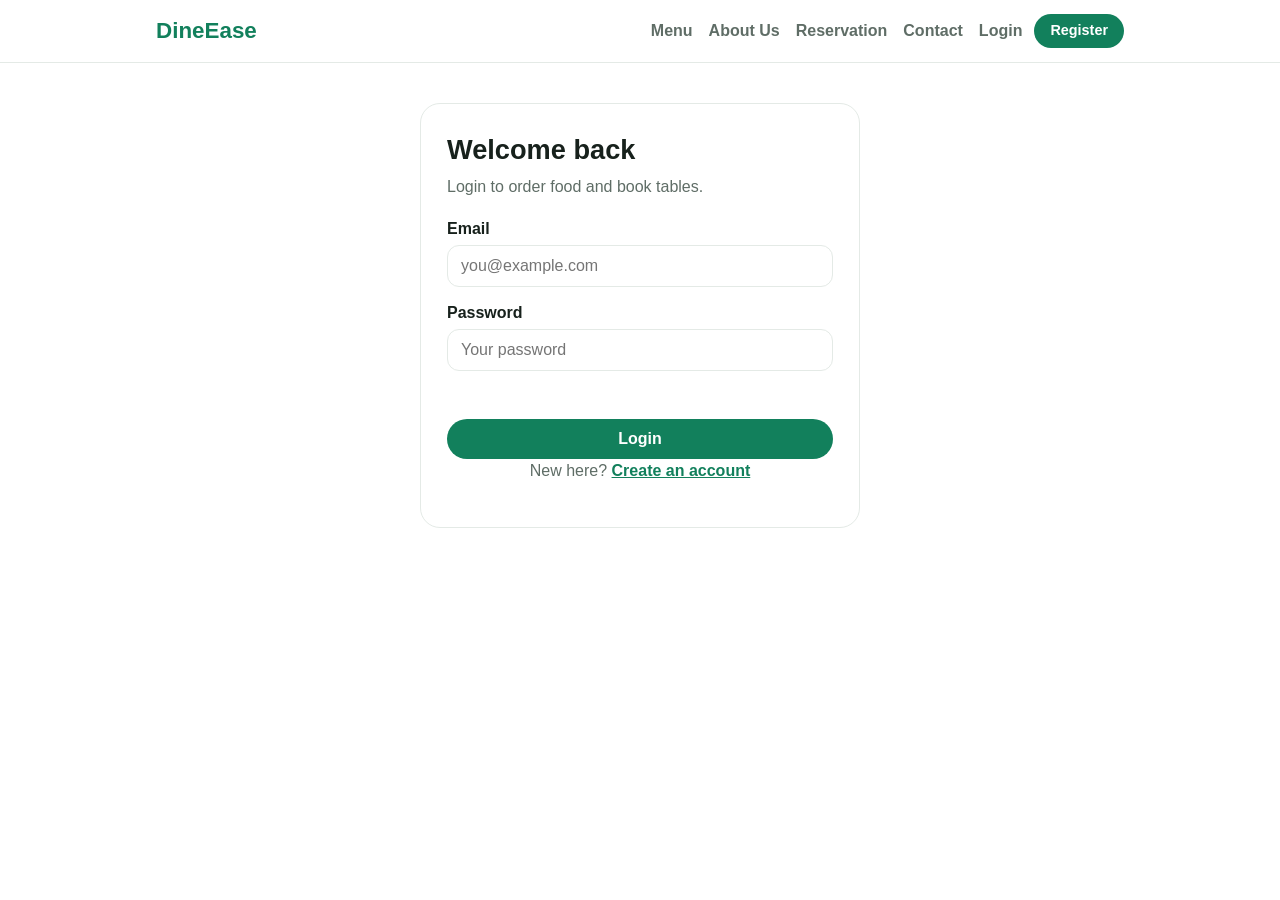
==== frontend/login.html @ b214371d "Add register and login pages" ====
<!DOCTYPE html>
<html lang="en">
<head>
  <meta charset="UTF-8">
  <meta name="viewport" content="width=device-width, initial-scale=1">
  <title>Login - DineEase</title>
  <link rel="stylesheet" href="css/style.css">
</head>
<body>
  <header>
    <div class="container bar">
      <a class="logo" href="menu.html">DineEase</a>
      <button id="burger" aria-label="Menu">&#9776;</button>
      <nav id="nav">
        <a href="menu.html">Menu</a>
        <a href="about.html">About Us</a>
        <a href="reservation.html">Reservation</a>
        <a href="contact.html">Contact</a>
        <span id="auth-links">
          <a href="login.html">Login</a>
          <a class="btn small" href="register.html">Register</a>
        </span>
      </nav>
    </div>
  </header>

  <main class="container">
    <div class="form-box">
      <h1>Welcome back</h1>
      <p>Login to order food and book tables.</p>

      <form id="login-form" novalidate>
        <label>Email
          <input type="email" id="email" placeholder="you@example.com">
        </label>
        <label>Password
          <input type="password" id="password" placeholder="Your password">
        </label>

        <div id="message" class="msg"></div>
        <button type="submit" class="btn">Login</button>
      </form>

      <p class="form-note">New here? <a href="register.html">Create an account</a></p>
    </div>
  </main>

  <script>
    // Live server address. When testing on this computer, use the local server.
    let API_URL = "https://dineease-api.onrender.com";

    if (location.protocol === "file:" || location.hostname === "localhost") {
      API_URL = "http://localhost:5000";
    }

    const authLinks = document.getElementById("auth-links");
    const message = document.getElementById("message");

    // Menu button on small screens
    document.getElementById("burger").onclick = function () {
      document.getElementById("nav").classList.toggle("show");
    };

    // If the user is logged in, show the name and a logout button
    function showAuthLinks() {
      const savedUser = localStorage.getItem("user");

      if (!savedUser) {
        return;
      }

      const user = JSON.parse(savedUser);
      const hello = document.createElement("span");
      const logout = document.createElement("button");

      hello.textContent = "Hi, " + user.name;
      logout.textContent = "Logout";
      logout.className = "btn small";

      logout.onclick = function () {
        localStorage.removeItem("token");
        localStorage.removeItem("user");
        window.location.href = "login.html";
      };

      authLinks.innerHTML = "";
      authLinks.appendChild(hello);
      authLinks.appendChild(logout);
    }

    function showMessage(text, isError) {
      message.textContent = text;
      message.className = isError ? "msg error" : "msg success";
    }

    document.getElementById("login-form").addEventListener("submit", async function (event) {
      event.preventDefault();

      const email = document.getElementById("email").value.trim();
      const password = document.getElementById("password").value;

      if (email === "" || password === "") {
        showMessage("Please enter your email and password", true);
        return;
      }

      showMessage("Please wait...", false);

      try {
        const response = await fetch(API_URL + "/api/auth/login", {
          method: "POST",
          headers: { "Content-Type": "application/json" },
          body: JSON.stringify({ email: email, password: password }),
        });
        const data = await response.json();

        if (!response.ok) {
          showMessage(data.message, true);
          return;
        }

        // Keep the token so the other pages know who is logged in
        localStorage.setItem("token", data.token);
        localStorage.setItem("user", JSON.stringify(data.user));

        window.location.href = "menu.html";
      } catch (error) {
        showMessage("Could not reach the server. Please try again.", true);
      }
    });

    showAuthLinks();
  </script>
</body>
</html>
---- frontend/css/style.css ----
/* DineEase - shared styles (white background, green buttons) */
* {
  box-sizing: border-box;
}

body {
  margin: 0;
  font-family: Calibri, Arial, sans-serif;
  background: #ffffff;
  color: #17211c;
  line-height: 1.5;
}

.container {
  max-width: 1000px;
  margin: 0 auto;
  padding: 0 16px;
}

/* Header and navigation */
header {
  position: sticky;
  top: 0;
  background: #ffffff;
  border-bottom: 1px solid #e4eae6;
  z-index: 10;
}

.bar {
  display: flex;
  align-items: center;
  justify-content: space-between;
  height: 62px;
}

.logo {
  font-size: 1.4rem;
  font-weight: 800;
  color: #12805c;
  text-decoration: none;
}

nav {
  display: flex;
  align-items: center;
  gap: 16px;
}

nav a {
  color: #5f6d66;
  text-decoration: none;
  font-weight: 600;
}

nav a:hover {
  color: #12805c;
}

#burger {
  display: none;
  background: none;
  border: 0;
  font-size: 1.5rem;
  cursor: pointer;
}

#auth-links {
  display: flex;
  align-items: center;
  gap: 12px;
}

/* Buttons */
.btn {
  display: inline-block;
  background: #12805c;
  color: #ffffff;
  border: 0;
  border-radius: 99px;
  padding: 11px 24px;
  font-size: 1rem;
  font-weight: 700;
  font-family: inherit;
  text-decoration: none;
  cursor: pointer;
}

.btn:hover {
  background: #0d6648;
}

.btn.small {
  padding: 6px 16px;
  font-size: 0.9rem;
}

/* Forms */
.form-box {
  max-width: 440px;
  margin: 40px auto;
  background: #ffffff;
  border: 1px solid #e4eae6;
  border-radius: 20px;
  padding: 26px;
}

.form-box h1 {
  margin: 0 0 4px;
  font-size: 1.7rem;
}

.form-box p {
  margin: 0 0 18px;
  color: #5f6d66;
}

label {
  display: block;
  margin-bottom: 14px;
  font-weight: 600;
}

input {
  display: block;
  width: 100%;
  margin-top: 4px;
  padding: 11px 13px;
  border: 1px solid #e4eae6;
  border-radius: 12px;
  font-size: 1rem;
  font-family: inherit;
}

input:focus {
  outline: 2px solid #12805c;
}

.msg {
  min-height: 1.4em;
  margin: 4px 0 12px;
  font-weight: 600;
}

.msg.error {
  color: #c92a2a;
}

.msg.success {
  color: #2b8a3e;
}

.form-box .btn {
  width: 100%;
}

.form-note {
  margin: 16px 0 0;
  text-align: center;
}

.form-note a {
  color: #12805c;
  font-weight: 700;
}

/* Small screens */
@media (max-width: 700px) {
  #burger {
    display: block;
  }

  nav {
    display: none;
    position: absolute;
    top: 62px;
    left: 0;
    right: 0;
    flex-direction: column;
    align-items: stretch;
    gap: 12px;
    padding: 14px 16px;
    background: #ffffff;
    border-bottom: 1px solid #e4eae6;
  }

  nav.show {
    display: flex;
  }
}
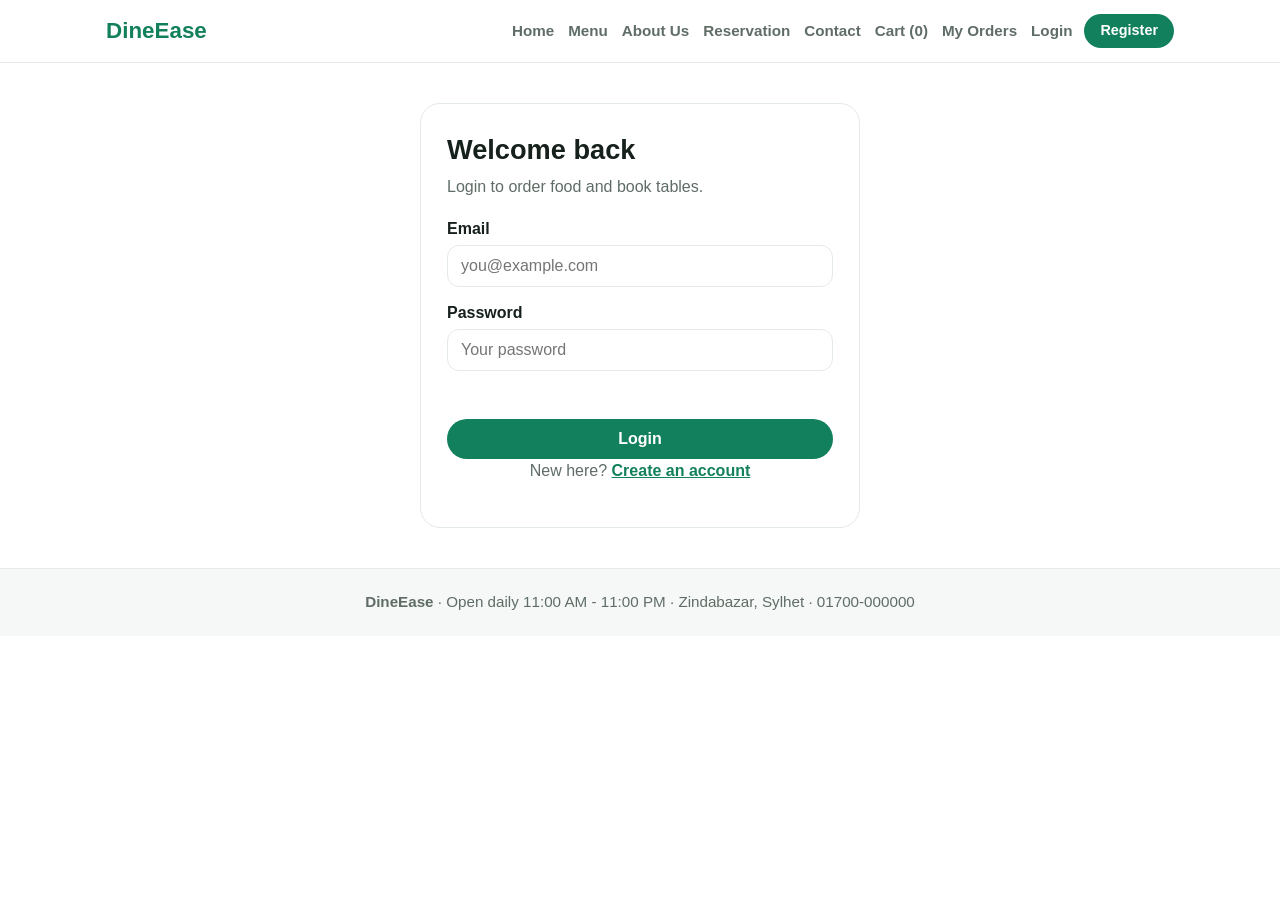
==== commit 5ba8ed5f: "Add reservation, contact, home and about pages" ====
--- a/frontend/login.html
+++ b/frontend/login.html
@@ -9,13 +9,16 @@
 <body>
   <header>
     <div class="container bar">
-      <a class="logo" href="menu.html">DineEase</a>
+      <a class="logo" href="index.html">DineEase</a>
       <button id="burger" aria-label="Menu">&#9776;</button>
       <nav id="nav">
+        <a href="index.html">Home</a>
         <a href="menu.html">Menu</a>
         <a href="about.html">About Us</a>
         <a href="reservation.html">Reservation</a>
         <a href="contact.html">Contact</a>
+        <a href="cart.html">Cart (<span id="cart-count">0</span>)</a>
+        <a href="orders.html">My Orders</a>
         <span id="auth-links">
           <a href="login.html">Login</a>
           <a class="btn small" href="register.html">Register</a>
@@ -45,6 +48,12 @@
     </div>
   </main>
 
+  <footer>
+    <div class="container">
+      <strong>DineEase</strong> &middot; Open daily 11:00 AM - 11:00 PM &middot; Zindabazar, Sylhet &middot; 01700-000000
+    </div>
+  </footer>
+
   <script>
     // Live server address. When testing on this computer, use the local server.
     let API_URL = "https://dineease-api.onrender.com";
@@ -54,7 +63,6 @@
     }
 
     const authLinks = document.getElementById("auth-links");
-    const message = document.getElementById("message");
 
     // Menu button on small screens
     document.getElementById("burger").onclick = function () {
@@ -87,6 +95,36 @@
       authLinks.appendChild(hello);
       authLinks.appendChild(logout);
     }
+
+    // The cart is kept in the browser as a list of items
+    function getCart() {
+      const saved = localStorage.getItem("cart");
+
+      if (!saved) {
+        return [];
+      }
+
+      return JSON.parse(saved);
+    }
+
+    function saveCart(cart) {
+      localStorage.setItem("cart", JSON.stringify(cart));
+      updateCartCount();
+    }
+
+    // Show the total number of items next to the Cart link
+    function updateCartCount() {
+      const cart = getCart();
+      let count = 0;
+
+      for (let i = 0; i < cart.length; i++) {
+        count = count + cart[i].quantity;
+      }
+
+      document.getElementById("cart-count").textContent = count;
+    }
+
+    const message = document.getElementById("message");
 
     function showMessage(text, isError) {
       message.textContent = text;
@@ -123,13 +161,14 @@
         localStorage.setItem("token", data.token);
         localStorage.setItem("user", JSON.stringify(data.user));
 
-        window.location.href = "menu.html";
+        window.location.href = "index.html";
       } catch (error) {
         showMessage("Could not reach the server. Please try again.", true);
       }
     });
 
     showAuthLinks();
+    updateCartCount();
   </script>
 </body>
 </html>
--- a/frontend/css/style.css
+++ b/frontend/css/style.css
@@ -12,7 +12,7 @@
 }
 
 .container {
-  max-width: 1000px;
+  max-width: 1100px;
   margin: 0 auto;
   padding: 0 16px;
 }
@@ -43,13 +43,14 @@
 nav {
   display: flex;
   align-items: center;
-  gap: 16px;
+  gap: 14px;
 }
 
 nav a {
   color: #5f6d66;
   text-decoration: none;
   font-weight: 600;
+  font-size: 0.95rem;
 }
 
 nav a:hover {
@@ -163,6 +164,202 @@
   font-weight: 700;
 }
 
+/* Page titles */
+.page-title {
+  margin: 28px 0 4px;
+  font-size: 1.8rem;
+}
+
+.page-sub {
+  margin: 0 0 18px;
+  color: #5f6d66;
+}
+
+/* Menu page: search, category buttons and food cards */
+.tools {
+  display: flex;
+  flex-wrap: wrap;
+  gap: 10px;
+  margin-bottom: 18px;
+}
+
+.tools input {
+  flex: 1;
+  min-width: 180px;
+  margin-top: 0;
+}
+
+.chips {
+  display: flex;
+  flex-wrap: wrap;
+  gap: 8px;
+  margin-bottom: 20px;
+}
+
+.chips button {
+  border: 1px solid #e4eae6;
+  background: #ffffff;
+  border-radius: 99px;
+  padding: 8px 16px;
+  font-size: 0.95rem;
+  font-weight: 600;
+  font-family: inherit;
+  cursor: pointer;
+}
+
+.chips button.on {
+  background: #12805c;
+  border-color: #12805c;
+  color: #ffffff;
+}
+
+.grid {
+  display: grid;
+  grid-template-columns: repeat(auto-fill, minmax(210px, 1fr));
+  gap: 16px;
+  margin-bottom: 40px;
+}
+
+.card {
+  background: #ffffff;
+  border: 1px solid #e4eae6;
+  border-radius: 18px;
+  padding: 16px;
+  text-align: center;
+}
+
+.card .icon {
+  font-size: 2.8rem;
+  background: #f5f8f6;
+  border-radius: 14px;
+  padding: 12px;
+  margin-bottom: 10px;
+}
+
+.card h3 {
+  margin: 4px 0;
+}
+
+.card p {
+  margin: 0 0 8px;
+  color: #5f6d66;
+  font-size: 0.92rem;
+}
+
+.price {
+  font-weight: 800;
+  color: #12805c;
+  margin-right: 8px;
+}
+
+/* Small message that appears for a moment */
+.toast {
+  position: fixed;
+  bottom: 20px;
+  left: 50%;
+  transform: translateX(-50%);
+  background: #17211c;
+  color: #ffffff;
+  padding: 10px 20px;
+  border-radius: 99px;
+  font-weight: 600;
+  display: none;
+  z-index: 20;
+}
+
+/* Cart page */
+.cart-row {
+  display: flex;
+  flex-wrap: wrap;
+  align-items: center;
+  justify-content: space-between;
+  gap: 10px;
+  padding: 14px 0;
+  border-bottom: 1px solid #e4eae6;
+}
+
+.cart-name {
+  flex: 1;
+  min-width: 150px;
+}
+
+.cart-name small {
+  display: block;
+  color: #5f6d66;
+}
+
+.qty button {
+  width: 30px;
+  height: 30px;
+  border: 1px solid #e4eae6;
+  background: #ffffff;
+  border-radius: 8px;
+  font-size: 1rem;
+  cursor: pointer;
+}
+
+.qty span {
+  display: inline-block;
+  min-width: 28px;
+  text-align: center;
+  font-weight: 700;
+}
+
+.remove {
+  background: none;
+  border: 0;
+  color: #c92a2a;
+  font-weight: 600;
+  cursor: pointer;
+}
+
+.cart-total {
+  display: flex;
+  justify-content: space-between;
+  padding: 16px 0;
+  font-size: 1.3rem;
+  font-weight: 800;
+}
+
+.order-form {
+  max-width: 480px;
+  margin-bottom: 40px;
+}
+
+/* Orders page */
+.order-card {
+  border: 1px solid #e4eae6;
+  border-radius: 16px;
+  padding: 16px;
+  margin-bottom: 16px;
+}
+
+.order-head {
+  display: flex;
+  flex-wrap: wrap;
+  justify-content: space-between;
+  gap: 8px;
+  font-weight: 700;
+}
+
+.status {
+  background: #e7f5ee;
+  color: #12805c;
+  border-radius: 99px;
+  padding: 2px 12px;
+  font-size: 0.85rem;
+  text-transform: capitalize;
+}
+
+.order-card ul {
+  margin: 10px 0;
+  padding-left: 20px;
+}
+
+.order-card small {
+  color: #5f6d66;
+}
+
 /* Small screens */
 @media (max-width: 700px) {
   #burger {
@@ -187,3 +384,89 @@
     display: flex;
   }
 }
+
+/* Home page */
+.hero {
+  text-align: center;
+  padding: 56px 0 40px;
+}
+
+.hero h1 {
+  margin: 0 0 10px;
+  font-size: 2.6rem;
+  line-height: 1.15;
+}
+
+.hero p {
+  margin: 0 0 22px;
+  color: #5f6d66;
+  font-size: 1.1rem;
+}
+
+.hero-buttons {
+  display: flex;
+  flex-wrap: wrap;
+  justify-content: center;
+  gap: 12px;
+}
+
+.btn.outline {
+  background: #ffffff;
+  color: #12805c;
+  border: 2px solid #12805c;
+}
+
+.btn.outline:hover {
+  background: #e7f5ee;
+}
+
+.section-title {
+  margin: 36px 0 14px;
+  font-size: 1.5rem;
+}
+
+.info-box {
+  background: #f5f8f6;
+  border-radius: 18px;
+  padding: 20px;
+  margin-bottom: 24px;
+}
+
+.info-box h3 {
+  margin: 0 0 6px;
+}
+
+.info-box p {
+  margin: 4px 0;
+}
+
+textarea {
+  display: block;
+  width: 100%;
+  margin-top: 4px;
+  padding: 11px 13px;
+  border: 1px solid #e4eae6;
+  border-radius: 12px;
+  font-size: 1rem;
+  font-family: inherit;
+}
+
+textarea:focus {
+  outline: 2px solid #12805c;
+}
+
+footer {
+  margin-top: 40px;
+  padding: 22px 0;
+  background: #f5f8f6;
+  border-top: 1px solid #e4eae6;
+  text-align: center;
+  color: #5f6d66;
+  font-size: 0.95rem;
+}
+
+@media (max-width: 700px) {
+  .hero h1 {
+    font-size: 2rem;
+  }
+}
